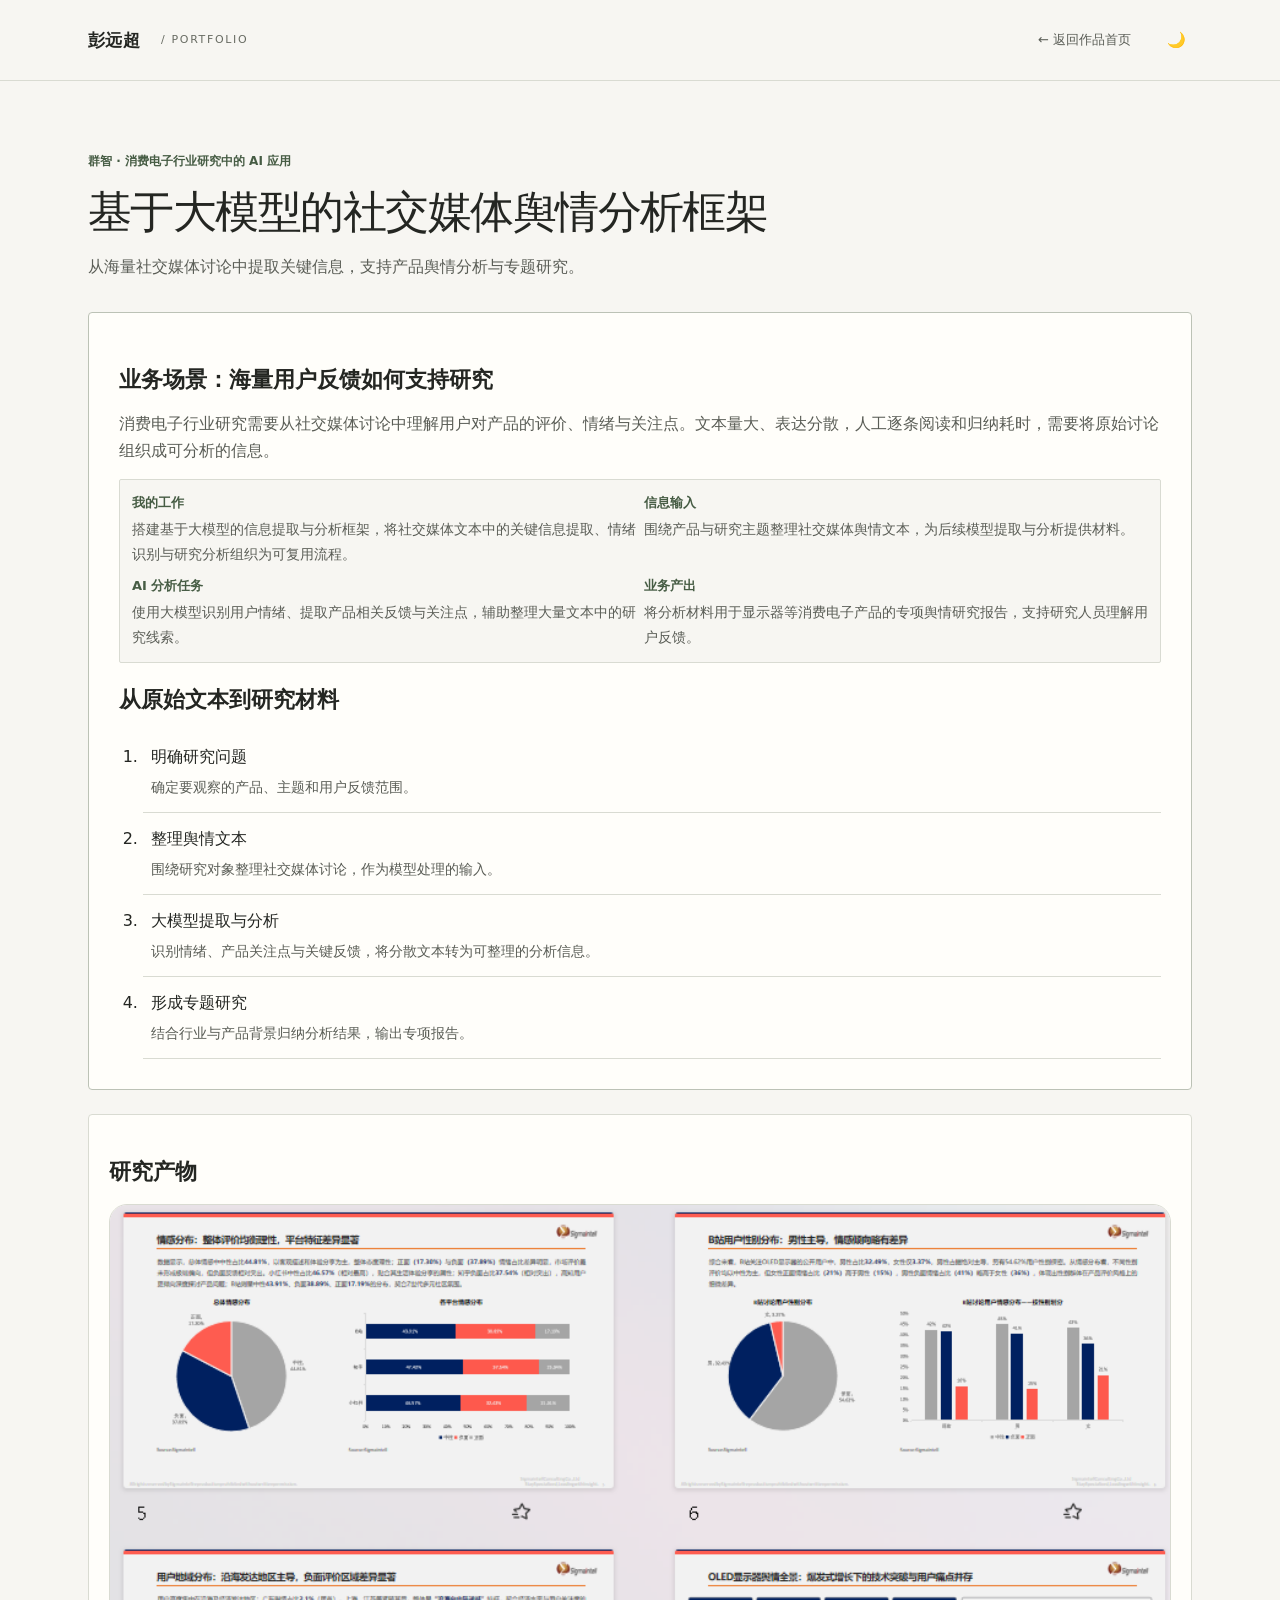
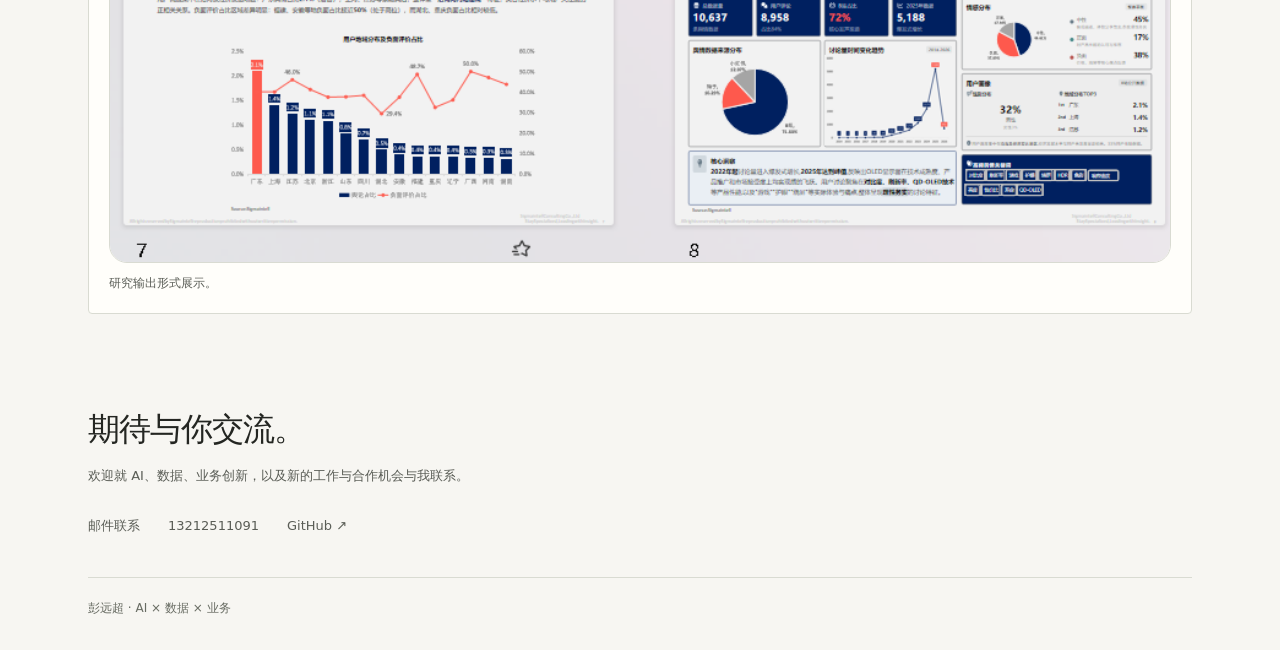
==== ai-social-listening.html @ 457fdd43 "Correct AI social listening project and expand evaluation workflow cover" ====
<!DOCTYPE html>
<html lang="zh-CN" data-theme="light">
<head>
<meta charset="UTF-8">
<meta name="viewport" content="width=device-width, initial-scale=1.0">
<title>基于大模型的社交媒体舆情分析框架 · 彭远超</title>
<meta name="description" content="彭远超，2027届。关注 AI 应用与业务流程优化，围绕企业数据处理、内容运营与研究辅助，探索场景识别、方案设计、应用搭建和效果验证。">
<link rel="stylesheet" href="css/style.css">
<link rel="stylesheet" href="css/site.css">
<link rel="stylesheet" href="css/refined.css">
</head>
<body>
<a class="skip-link" href="#main">跳到正文</a>
<nav class="nav" id="top">
<div class="nav-inner">
<a class="nav-logo" href="index.html">彭远超<span class="nav-logo-sub">/ portfolio</span>
</a>
<button class="nav-toggle" aria-label="菜单" aria-controls="nav-links" aria-expanded="false">☰</button>
<div class="nav-links" id="nav-links">
<a href="index.html#projects">← 返回作品首页</a>
</div>
<button class="theme-toggle" id="theme-toggle" aria-label="切换主题">
</button>
</div>
</nav>
<main class="container detail-page" id="main">
<header class="detail-heading"><p class="eyebrow">群智 · 消费电子行业研究中的 AI 应用</p><h1>基于大模型的社交媒体舆情分析框架</h1><p>从海量社交媒体讨论中提取关键信息，支持产品舆情分析与专题研究。</p></header>
<article class="featured-case"><h2>业务场景：海量用户反馈如何支持研究</h2><p>消费电子行业研究需要从社交媒体讨论中理解用户对产品的评价、情绪与关注点。文本量大、表达分散，人工逐条阅读和归纳耗时，需要将原始讨论组织成可分析的信息。</p><div class="case-grid"><div><span>我的工作</span><p>搭建基于大模型的信息提取与分析框架，将社交媒体文本中的关键信息提取、情绪识别与研究分析组织为可复用流程。</p></div><div><span>信息输入</span><p>围绕产品与研究主题整理社交媒体舆情文本，为后续模型提取与分析提供材料。</p></div><div><span>AI 分析任务</span><p>使用大模型识别用户情绪、提取产品相关反馈与关注点，辅助整理大量文本中的研究线索。</p></div><div><span>业务产出</span><p>将分析材料用于显示器等消费电子产品的专项舆情研究报告，支持研究人员理解用户反馈。</p></div></div><h2>从原始文本到研究材料</h2><ol class="framework-steps"><li><strong>明确研究问题</strong><p>确定要观察的产品、主题和用户反馈范围。</p></li><li><strong>整理舆情文本</strong><p>围绕研究对象整理社交媒体讨论，作为模型处理的输入。</p></li><li><strong>大模型提取与分析</strong><p>识别情绪、产品关注点与关键反馈，将分散文本转为可整理的分析信息。</p></li><li><strong>形成专题研究</strong><p>结合行业与产品背景归纳分析结果，输出专项报告。</p></li></ol></article>
<article class="proj-item"><h2>研究产物</h2><figure class="proj-img"><img class="lightbox-trigger" src="assets/img/qunzhi_report.png" alt="消费电子产品舆情分析与专题研究产物" loading="lazy"><figcaption>研究输出形式展示。</figcaption></figure></article>
<footer class="footer" id="contact">
<p class="f-title">
<strong>期待与你交流。</strong>
</p>
<p class="f-sub">欢迎就 AI、数据、业务创新，以及新的工作与合作机会与我联系。</p>
<div class="contact-row">
<a href="mailto:yuanchao29zoe@163.com">邮件联系</a>
<a href="tel:13212511091">13212511091</a>
<a href="https://github.com/PYC1234" target="_blank" rel="noopener noreferrer">GitHub ↗</a>
</div>
<p class="copy">彭远超 · AI × 数据 × 业务</p>
</footer>
</main>
<script src="js/site.js">
</script>
</body>
</html>
---- css/style.css ----
/* ===== 设计令牌：浅色为主 + 深色可选（跟系统 + 手动切换） ===== */
:root {
  color-scheme: light;
  --page: #f9f9f7;          /* 页面底色 */
  --surface: #fcfcfb;       /* 卡片/图表表面 */
  --surface-2: #f3f3ef;     /* 次级表面 */
  --ink: #0b0b0b;           /* 主文字 */
  --ink-2: #52514e;         /* 次级文字 */
  --ink-3: #898781;         /* 弱文字/标签 */
  --line: #e1e0d9;          /* 发丝分隔线 */
  --baseline: #c3c2b7;
  --accent: #2563eb;        /* UI 强调色 */
  --accent-soft: #eff4ff;
  --shadow: 0 1px 2px rgba(11,11,11,0.04), 0 8px 24px rgba(11,11,11,0.06);
}

/* 跟系统深色 */
@media (prefers-color-scheme: dark) {
  :root:where(:not([data-theme="light"])) {
    color-scheme: dark;
    --page: #0d0d0d;
    --surface: #1a1a19;
    --surface-2: #232321;
    --ink: #ffffff;
    --ink-2: #c3c2b7;
    --ink-3: #898781;
    --line: #2c2c2a;
    --baseline: #383835;
    --accent: #6ea8ff;
    --accent-soft: #15233f;
    --shadow: 0 1px 2px rgba(0,0,0,0.4), 0 8px 24px rgba(0,0,0,0.5);
  }
}

/* 手动深色（覆盖跟系统） */
:root[data-theme="dark"] {
  color-scheme: dark;
  --page: #0d0d0d;
  --surface: #1a1a19;
  --surface-2: #232321;
  --ink: #ffffff;
  --ink-2: #c3c2b7;
  --ink-3: #898781;
  --line: #2c2c2a;
  --baseline: #383835;
  --accent: #6ea8ff;
  --accent-soft: #15233f;
  --shadow: 0 1px 2px rgba(0,0,0,0.4), 0 8px 24px rgba(0,0,0,0.5);
}

/* ===== Reset & 基础 ===== */
*, *::before, *::after { box-sizing: border-box; margin: 0; padding: 0; }
html { scroll-behavior: smooth; scroll-padding-top: 72px; }
body {
  font-family: system-ui, -apple-system, "Segoe UI", "PingFang SC", "Hiragino Sans GB", "Microsoft YaHei", sans-serif;
  background: var(--page);
  color: var(--ink);
  line-height: 1.7;
  -webkit-font-smoothing: antialiased;
  transition: background .2s, color .2s;
}
h1 { font-size: 36px; font-weight: 700; letter-spacing: 0; }
h2 { font-size: 22px; font-weight: 600; letter-spacing: 0; }
h3 { font-size: 16px; font-weight: 600; }
p { color: var(--ink-2); }
a { color: var(--accent); text-decoration: none; }
a:hover { text-decoration: underline; }
.container { max-width: 760px; margin: 0 auto; padding: 0 24px; }
.section { padding: 72px 0; }
.section-header { margin-bottom: 36px; }
.section-header .eyebrow {
  font-size: 11px; font-weight: 600; text-transform: uppercase; letter-spacing: 0.08em;
  color: var(--accent); margin-bottom: 8px;
}
.section-header p { font-size: 15px; margin-top: 6px; }

/* ===== 导航 ===== */
.nav {
  position: sticky; top: 0; z-index: 100;
  background: color-mix(in srgb, var(--page) 85%, transparent);
  backdrop-filter: blur(12px);
  border-bottom: 1px solid var(--line);
}
.nav-inner {
  max-width: 760px; margin: 0 auto; padding: 0 24px;
  display: flex; align-items: center; gap: 16px; height: 56px;
}
.nav-logo { font-weight: 700; font-size: 15px; color: var(--ink); text-decoration: none; white-space: nowrap; }
.nav-logo:hover { text-decoration: none; }
.nav-logo-sub { color: var(--ink-3); font-weight: 400; }
.nav-links { display: flex; gap: 20px; list-style: none; margin-left: auto; }
.nav-links a { color: var(--ink-3); font-size: 13px; text-decoration: none; transition: color .2s; }
.nav-links a:hover { color: var(--ink); text-decoration: none; }
.nav-toggle { display: none; background: none; border: none; font-size: 18px; color: var(--ink); cursor: pointer; padding: 4px 8px; }
.theme-toggle {
  background: none; border: 1px solid var(--line); border-radius: 6px;
  width: 32px; height: 32px; cursor: pointer; font-size: 14px;
  display: inline-flex; align-items: center; justify-content: center; flex: 0 0 auto;
  color: var(--ink-2); transition: border-color .2s;
}
.theme-toggle:hover { border-color: var(--accent); }

/* ===== Hero ===== */
.hero { padding: 96px 0 48px; }
.hero h1 { font-size: 40px; margin-bottom: 12px; }
.hero h1 .accent { color: var(--accent); }
.hero .role { font-size: 17px; color: var(--ink-2); font-weight: 400; margin-bottom: 18px; }
.hero .bio { font-size: 15px; color: var(--ink-2); max-width: 560px; line-height: 1.75; }
.hero .bio strong { color: var(--ink); font-weight: 600; }
.hero .links { display: flex; gap: 18px; margin-top: 24px; flex-wrap: wrap; }
.hero .links a { font-size: 14px; color: var(--ink-2); display: inline-flex; align-items: center; gap: 4px; transition: color .2s; }
.hero .links a:hover { color: var(--accent); text-decoration: none; }

/* ===== 统计行 ===== */
.fit-grid {
  display: grid; grid-template-columns: repeat(3, 1fr); gap: 10px;
  margin-top: 26px; max-width: 680px;
}
.fit-card {
  background: var(--surface); border: 1px solid var(--line); border-radius: 8px;
  padding: 14px; box-shadow: var(--shadow);
}
.fit-k { display: block; font-size: 13px; font-weight: 700; color: var(--accent); margin-bottom: 4px; }
.fit-v { display: block; font-size: 12px; line-height: 1.55; color: var(--ink-2); }

.stats { display: grid; grid-template-columns: repeat(3, 1fr); border-top: 1px solid var(--line); border-bottom: 1px solid var(--line); margin-top: 16px; }
.stat { text-align: center; padding: 20px 12px; border-right: 1px solid var(--line); }
.stat:last-child { border-right: none; }
.stat .val { font-size: 28px; font-weight: 700; color: var(--accent); line-height: 1.2; }
.stat .lbl { font-size: 12px; color: var(--ink-3); margin-top: 2px; }

/* ===== 关于 ===== */
.about-grid { display: grid; grid-template-columns: repeat(3, 1fr); gap: 16px; }
.about-card {
  background: var(--surface); border: 1px solid var(--line); border-radius: 8px;
  padding: 20px; box-shadow: var(--shadow);
}
.about-card h3 { font-size: 15px; margin-bottom: 8px; }
.about-card p { font-size: 13px; line-height: 1.7; }

/* ===== 时间线 ===== */
.tl { position: relative; }
.tl::before { content: ''; position: absolute; left: 0; top: 4px; bottom: 4px; width: 1px; background: var(--line); }
.tl-group { position: relative; padding-left: 20px; margin-bottom: 28px; }
.tl-group:last-child { margin-bottom: 0; }
.tl-group::before { content: ''; position: absolute; left: -3px; top: 4px; width: 7px; height: 7px; border-radius: 50%; background: var(--accent); }
.tl-group-label {
  font-size: 15px; font-weight: 700; margin-bottom: 20px;
  display: flex; align-items: center; gap: 8px;
}
.tl-group-label::after {
  content: ''; flex: 1; height: 1px; background: var(--line);
}
.tl-item { position: relative; padding-left: 0; margin-bottom: 34px; }
.tl-item:last-child { margin-bottom: 0; }
.tl-item::before { content: ''; display: none; }
.tl-item .tl-org { font-size: 13px; font-weight: 600; color: var(--accent); }
.tl-item .tl-city { font-size: 11px; font-weight: 600; color: var(--ink-3); background: var(--surface-2); border: 1px solid var(--line); padding: 1px 8px; border-radius: 999px; margin-left: 6px; white-space: nowrap; }
.tl-item .tl-role { font-size: 15px; font-weight: 600; }
.tl-item .tl-date { font-size: 12px; color: var(--ink-3); }
.tl-item .tl-desc { font-size: 13px; color: var(--ink-2); margin-top: 4px; line-height: 1.65; }
.tl-item .tl-tags { display: flex; flex-wrap: wrap; gap: 4px; margin-top: 8px; }
.tl-tag { font-size: 11px; padding: 1px 8px; border-radius: 10px; background: var(--surface-2); color: var(--ink-3); border: 1px solid var(--line); }

/* ===== 项目作品 ===== */
.proof-grid {
  display: grid; grid-template-columns: repeat(2, 1fr); gap: 12px;
  margin-bottom: 32px; margin-top: 18px;
}
.proof-item {
  background: var(--surface); border: 1px solid var(--line); border-radius: 8px;
  padding: 16px; box-shadow: var(--shadow);
}
.proof-org {
  display: inline-flex; font-size: 11px; font-weight: 700; color: var(--accent);
  background: var(--accent-soft); border-radius: 4px; padding: 2px 8px; margin-bottom: 8px;
}
.proof-item strong { display: block; font-size: 14px; line-height: 1.45; margin-bottom: 6px; }
.proof-item p { font-size: 12.5px; line-height: 1.65; }

.featured-case {
  background: linear-gradient(180deg, var(--surface), color-mix(in srgb, var(--accent-soft) 28%, var(--surface)));
  border: 1px solid color-mix(in srgb, var(--accent) 20%, var(--line));
  border-radius: 8px;
  padding: 24px;
  box-shadow: var(--shadow);
  margin-bottom: 18px;
}
.featured-head {
  display: grid; grid-template-columns: minmax(0, 1fr) 150px; gap: 20px;
  align-items: start; margin-bottom: 14px;
}
.featured-head h3 { font-size: 22px; line-height: 1.35; margin-bottom: 8px; }
.featured-head p { font-size: 14px; line-height: 1.7; }
.featured-result {
  border-left: 1px solid var(--line); padding-left: 18px;
}
.featured-result span {
  display: block; font-size: 11px; color: var(--ink-3); margin-bottom: 4px;
}
.featured-result strong {
  display: block; font-size: 32px; color: var(--accent); line-height: 1.1;
}
.hero-metrics .metric { background: var(--surface); border: 1px solid var(--line); }
.featured-viz {
  display: grid; grid-template-columns: 1fr 1fr; gap: 16px;
  margin-top: 14px;
}

.proj-list { display: flex; flex-direction: column; gap: 16px; }
.proj-item {
  background: var(--surface); border: 1px solid var(--line); border-radius: 8px;
  padding: 20px; box-shadow: var(--shadow);
}
.proj-item-head { display: flex; align-items: center; gap: 8px; margin-bottom: 10px; }
.proj-item-head .proj-num { font-size: 12px; font-weight: 700; color: var(--ink-3); letter-spacing: 0.05em; }
.proj-item-head .proj-tag { font-size: 11px; font-weight: 600; color: var(--accent); background: var(--accent-soft); padding: 2px 8px; border-radius: 4px; }
.proj-item-body h3 { font-size: 17px; line-height: 1.4; margin-bottom: 6px; }
.proj-desc { font-size: 13.5px; color: var(--ink-2); line-height: 1.7; }
.case-grid {
  display: grid; grid-template-columns: repeat(2, 1fr); gap: 8px;
  margin: 14px 0; padding: 12px; border: 1px solid var(--line);
  border-radius: 8px; background: var(--page);
}
.case-grid div { min-width: 0; }
.case-grid span {
  display: block; font-size: 11px; font-weight: 700; color: var(--accent);
  margin-bottom: 3px;
}
.case-grid p { font-size: 12px; line-height: 1.55; color: var(--ink-2); }
.case-grid.compact { margin-bottom: 12px; }
.metrics { display: grid; grid-template-columns: repeat(3, 1fr); gap: 8px; margin: 12px 0; }
.metric { text-align: center; padding: 10px 6px; background: var(--page); border-radius: 6px; }
.metric .m-val { display: block; font-size: 20px; font-weight: 700; color: var(--accent); line-height: 1.2; }
.metric .m-lbl { display: block; font-size: 10.5px; color: var(--ink-3); margin-top: 2px; }
.proj-tags { display: flex; flex-wrap: wrap; gap: 4px; }
.proj-tags span { font-size: 11px; color: var(--ink-3); font-family: "SF Mono", "Cascadia Code", "Fira Code", monospace; }
.proj-outcome { font-size: 12px; color: var(--accent); font-weight: 600; border-top: 1px dashed var(--line); padding-top: 10px; margin-top: 10px; }
.proj-img { margin-top: 14px; }
.proj-img img {
  width: 100%; display: block; border-radius: 8px;
  border: 1px solid var(--line); background: var(--surface-2);
}

/* ===== 玛氏 Before/After 对比 ===== */
.proj-compare {
  display: grid; grid-template-columns: 1fr auto 1fr; gap: 12px;
  align-items: center; margin-top: 14px;
}
.pc-side { min-width: 0; }
.pc-label { font-size: 12px; font-weight: 700; color: var(--ink); margin-bottom: 4px; }
.pc-note { font-size: 11px; color: var(--ink-3); margin-bottom: 8px; line-height: 1.5; }
.pc-arrow { font-size: 22px; font-weight: 700; color: var(--ink-3); }

/* ===== 技能 ===== */
.skill-group { margin-bottom: 20px; }
.skill-group:last-child { margin-bottom: 0; }
.skill-group .sg-label { font-size: 11px; font-weight: 600; text-transform: uppercase; letter-spacing: 0.05em; color: var(--ink-3); margin-bottom: 10px; }
.skill-group .sg-tags { display: flex; flex-wrap: wrap; gap: 8px; }
.skill-tag { font-size: 13px; padding: 4px 12px; border-radius: 6px; background: var(--surface); color: var(--ink-2); border: 1px solid var(--line); transition: border-color .2s; }
.skill-tag:hover { border-color: var(--accent); }
.skill-tag.hl { background: var(--accent-soft); border-color: color-mix(in srgb, var(--accent) 20%, transparent); color: var(--accent); }
.skill-evidence {
  display: flex; flex-direction: column; gap: 14px;
}
.skill-row {
  background: var(--surface); border: 1px solid var(--line); border-radius: 8px;
  padding: 16px; box-shadow: var(--shadow);
}
.skill-row .sg-label { font-size: 11px; font-weight: 700; text-transform: uppercase; letter-spacing: 0.05em; color: var(--ink-3); margin-bottom: 10px; }
.skill-row .sg-tags { display: flex; flex-wrap: wrap; gap: 8px; margin-bottom: 10px; }
.skill-row p { font-size: 12.5px; line-height: 1.65; color: var(--ink-2); border-top: 1px dashed var(--line); padding-top: 10px; }

/* ===== 产出展示 ===== */
.output-frame {
  background: var(--surface); border: 1px dashed var(--line); border-radius: 8px;
  padding: 24px; box-shadow: var(--shadow);
}
.output-placeholder {
  border: 1px dashed var(--line); border-radius: 8px;
  background: var(--surface-2); padding: 64px 24px;
  text-align: center; color: var(--ink-3);
}
.output-placeholder .op-num {
  font-size: 12px; font-weight: 700; letter-spacing: 0.05em; color: var(--ink-3);
  margin-bottom: 12px;
}
.output-placeholder p { font-size: 15px; color: var(--ink-2); }
.output-placeholder .op-sub { font-size: 12.5px; color: var(--ink-3); margin-top: 6px; }

/* ===== Tabs 分组切换 ===== */
.tabs { display: flex; gap: 8px; margin-bottom: 16px; flex-wrap: wrap; }
.tab-btn {
  font-size: 13px; font-weight: 600; padding: 6px 14px; border-radius: 999px;
  background: var(--surface); color: var(--ink-2); border: 1px solid var(--line); cursor: pointer;
  transition: all .2s;
}
.tab-btn:hover { border-color: var(--accent); color: var(--accent); }
.tab-btn.active { background: var(--accent); border-color: var(--accent); color: #fff; }
.panel[hidden] { display: none; }

/* ===== 轮播通用 ===== */
.carousel { position: relative; }
.carousel-viewport { overflow: hidden; }
.slide { display: none; }
.slide.active { display: block; animation: fadeIn .25s ease; }
@keyframes fadeIn { from { opacity: 0; transform: translateY(6px); } to { opacity: 1; transform: none; } }
.carousel-nav { display: flex; align-items: center; justify-content: center; gap: 12px; margin-top: 16px; }
.carousel-arrow {
  background: var(--surface); border: 1px solid var(--line); border-radius: 8px;
  width: 34px; height: 34px; font-size: 18px; line-height: 1; color: var(--ink-2);
  cursor: pointer; transition: all .2s;
}
.carousel-arrow:hover { border-color: var(--accent); color: var(--accent); }
.carousel-dots { display: flex; gap: 6px; }
.dot { width: 8px; height: 8px; border-radius: 50%; background: var(--line); cursor: pointer; transition: all .2s; }
.dot.active { background: var(--accent); transform: scale(1.15); }
.carousel-count { text-align: center; font-size: 12px; color: var(--ink-3); margin-top: 8px; }

/* ===== 可视化：流程图 & 对比图 ===== */
.viz-title { font-size: 13px; font-weight: 600; color: var(--ink); margin: 16px 0 8px; }
.viz-flow { display: flex; flex-wrap: wrap; align-items: center; gap: 6px; }
.flow-node {
  font-size: 12px; font-weight: 600; color: var(--accent);
  background: var(--accent-soft); border: 1px solid color-mix(in srgb, var(--accent) 25%, transparent);
  border-radius: 6px; padding: 6px 10px; text-align: center;
}
.flow-arrow { font-size: 14px; color: var(--ink-3); }
.viz-chart { display: flex; flex-direction: column; gap: 10px; padding: 14px; background: var(--page); border: 1px solid var(--line); border-radius: 8px; }
.chart-row { display: flex; align-items: center; gap: 8px; }
.chart-label { font-size: 12px; color: var(--ink-2); width: 90px; flex: 0 0 auto; }
.bar { position: relative; flex: 1; height: 20px; border-radius: 4px; overflow: hidden; }
.bar i { position: absolute; right: 6px; top: 50%; transform: translateY(-50%); font-size: 11px; font-style: normal; color: #fff; font-weight: 600; }
.bar.bar-a { background: linear-gradient(90deg, var(--baseline) var(--v), var(--surface-2) var(--v)); }
.bar.bar-b { background: linear-gradient(90deg, var(--accent) var(--v), var(--surface-2) var(--v)); }
.chart-legend { display: flex; gap: 14px; font-size: 11px; color: var(--ink-3); }
.lg { display: inline-flex; align-items: center; gap: 5px; }
.lg::before { content: ''; width: 10px; height: 10px; border-radius: 3px; }
.lg-a::before { background: var(--baseline); }
.lg-b::before { background: var(--accent); }
.viz-note { font-size: 11px; color: var(--ink-3); margin-top: 8px; }

/* ===== 产出区轮播图 ===== */
.op-slide img { width: 100%; display: block; border-radius: 8px; border: 1px solid var(--line); cursor: zoom-in; }
.op-cap { font-size: 12.5px; color: var(--ink-2); text-align: center; margin-top: 10px; }

/* ===== 灯箱放大 ===== */
.lightbox-wrap {
  position: fixed; inset: 0; z-index: 1000; display: none;
  background: rgba(0,0,0,0.82); align-items: center; justify-content: center; padding: 24px;
}
.lightbox-wrap.open { display: flex; }
.lightbox-wrap img { max-width: 100%; max-height: 100%; border-radius: 6px; box-shadow: 0 8px 40px rgba(0,0,0,0.5); }
.lightbox-close {
  position: absolute; top: 20px; right: 24px; font-size: 30px; color: #fff; cursor: pointer;
  background: none; border: none; line-height: 1;
}
.lightbox-close:hover { color: var(--accent); }

/* ===== 获奖速览 ===== */
.award-list { display: flex; flex-wrap: wrap; gap: 10px; }
.award-chip {
  display: inline-flex; align-items: center; gap: 8px;
  font-size: 13px; font-weight: 600; color: var(--ink-2);
  background: var(--surface); border: 1px solid var(--line);
  border-radius: 999px; padding: 8px 16px; box-shadow: var(--shadow);
}
.award-chip .award-ico { font-size: 15px; }

/* ===== Footer ===== */
.footer { text-align: center; padding: 56px 0 40px; border-top: 1px solid var(--line); }
.footer .f-title { font-size: 15px; margin-bottom: 8px; color: var(--ink); }
.footer .f-sub { font-size: 13px; margin-bottom: 20px; }
.footer .contact-row { display: flex; gap: 18px; justify-content: center; flex-wrap: wrap; margin-bottom: 16px; }
.footer .contact-row a { font-size: 13px; color: var(--ink-2); }
.footer .contact-row a:hover { color: var(--accent); text-decoration: none; }
.footer .copy { font-size: 12px; color: var(--ink-3); }

/* ===== 本地编辑模式 ===== */
.edit-mode [contenteditable="true"] {
  outline: 1px dashed transparent;
  outline-offset: 3px;
  border-radius: 4px;
  cursor: text;
}
.edit-mode [contenteditable="true"]:hover {
  outline-color: color-mix(in srgb, var(--accent) 34%, transparent);
}
.edit-mode [contenteditable="true"]:focus {
  outline: 2px solid var(--accent);
  background: var(--accent-soft);
}
.editor-bar {
  position: fixed;
  left: 50%;
  bottom: 18px;
  z-index: 1200;
  display: flex;
  align-items: center;
  gap: 12px;
  transform: translateX(-50%);
  padding: 10px 12px;
  color: var(--ink);
  background: color-mix(in srgb, var(--surface) 92%, transparent);
  border: 1px solid var(--line);
  border-radius: 999px;
  box-shadow: 0 12px 36px rgba(0,0,0,.16);
  backdrop-filter: blur(12px);
}
.editor-bar span {
  font-size: 13px;
  color: var(--ink-2);
}
.editor-bar button,
.editor-bar a {
  border: 1px solid var(--line);
  border-radius: 999px;
  padding: 7px 12px;
  font-size: 13px;
  font-family: inherit;
  color: var(--ink);
  background: var(--page);
  cursor: pointer;
}
.editor-bar button {
  color: white;
  border-color: var(--accent);
  background: var(--accent);
}
.editor-bar button:disabled { opacity: .72; cursor: wait; }
.editor-bar a:hover,
.editor-bar button:hover { text-decoration: none; }

/* ===== 响应式 ===== */
@media (max-width: 640px) {
  .container { padding: 0 16px; }
  .hero { padding: 64px 0 32px; }
  .hero h1 { font-size: 28px; }
  .section { padding: 48px 0; }
  .nav-links {
    display: none; position: absolute; top: 56px; left: 0; right: 0;
    flex-direction: column; gap: 0; background: var(--page);
    border-bottom: 1px solid var(--line); padding: 8px 24px;
  }
  .nav-links.open { display: flex; }
  .nav-links a { padding: 10px 0; border-top: 1px solid var(--line); font-size: 14px; }
  .nav-toggle { display: inline-flex; }
  .stats { grid-template-columns: repeat(3, 1fr); }
  .about-grid { grid-template-columns: 1fr; }
  .fit-grid { grid-template-columns: 1fr; }
  .proof-grid { grid-template-columns: 1fr; }
  .featured-case { padding: 18px; }
  .featured-head { grid-template-columns: 1fr; gap: 12px; }
  .featured-head h3 { font-size: 19px; }
  .featured-result { border-left: none; border-top: 1px solid var(--line); padding-left: 0; padding-top: 12px; }
  .featured-viz { grid-template-columns: 1fr; }
  .case-grid { grid-template-columns: 1fr; }
  .metrics { grid-template-columns: 1fr; }
  .tl-group { padding-left: 16px; }
  .proj-compare { grid-template-columns: 1fr; gap: 14px; }
  .pc-arrow { transform: rotate(90deg); text-align: center; }
  .editor-bar {
    left: 12px;
    right: 12px;
    bottom: 12px;
    justify-content: center;
    transform: none;
    flex-wrap: wrap;
    border-radius: 12px;
  }
}

/* ===== 参考风格视觉升级：portfolio landing ===== */
:root {
  --page: #fbfbf8;
  --surface: rgba(255,255,255,.82);
  --surface-2: #f0f1ed;
  --ink: #121312;
  --ink-2: #585b57;
  --ink-3: #8a8d86;
  --line: rgba(25,28,25,.12);
  --baseline: #b9b9b2;
  --accent: #16a37a;
  --accent-2: #8b5cf6;
  --accent-soft: #e8f7f1;
  --shadow: 0 18px 54px rgba(24,27,24,.10);
}

@media (prefers-color-scheme: dark) {
  :root:where(:not([data-theme="light"])) {
    --page: #101110;
    --surface: rgba(26,28,26,.84);
    --surface-2: #20221f;
    --ink: #f7f7f2;
    --ink-2: #c8cbc3;
    --ink-3: #8d938b;
    --line: rgba(255,255,255,.12);
    --baseline: #4d514b;
    --accent: #53d2a8;
    --accent-2: #b69cff;
    --accent-soft: #17382d;
  }
}

:root[data-theme="dark"] {
  --page: #101110;
  --surface: rgba(26,28,26,.84);
  --surface-2: #20221f;
  --ink: #f7f7f2;
  --ink-2: #c8cbc3;
  --ink-3: #8d938b;
  --line: rgba(255,255,255,.12);
  --baseline: #4d514b;
  --accent: #53d2a8;
  --accent-2: #b69cff;
  --accent-soft: #17382d;
}

html { scroll-padding-top: 98px; }
body {
  background:
    linear-gradient(180deg, rgba(139,92,246,.11) 0, rgba(22,163,122,.08) 210px, transparent 520px),
    linear-gradient(90deg, rgba(22,163,122,.05), rgba(139,92,246,.045) 52%, rgba(245,245,239,.12)),
    var(--page);
}
.container { max-width: 1120px; padding: 0 28px; }
.section { padding: 76px 0; }
h1, h2, h3 { letter-spacing: 0; }

.nav {
  top: 16px;
  width: min(1120px, calc(100% - 32px));
  margin: 0 auto;
  border: 1px solid var(--line);
  border-radius: 999px;
  background: color-mix(in srgb, var(--surface) 86%, transparent);
  box-shadow: 0 12px 34px rgba(20,23,20,.08);
}
.nav-inner { max-width: none; height: 58px; padding: 0 18px 0 22px; }
.nav-logo {
  display: inline-flex;
  align-items: center;
  gap: 9px;
  font-size: 14px;
}
.nav-logo::before {
  content: 'P';
  display: inline-grid;
  place-items: center;
  width: 30px;
  height: 30px;
  color: #fff;
  background: linear-gradient(135deg, var(--ink), color-mix(in srgb, var(--accent) 60%, #111));
  border-radius: 50%;
  font-size: 14px;
}
.nav-links { gap: 8px; }
.nav-links a {
  display: inline-flex;
  align-items: center;
  min-height: 34px;
  padding: 0 13px;
  border-radius: 999px;
  color: var(--ink-2);
  font-weight: 650;
}
.nav-links a:hover { background: var(--ink); color: var(--page); }
.theme-toggle {
  border-radius: 999px;
  background: var(--ink);
  color: var(--page);
  border-color: var(--ink);
}

.hero {
  min-height: calc(100vh - 74px);
  display: grid;
  grid-template-columns: minmax(0, 1fr) minmax(330px, 430px);
  gap: 48px;
  align-items: center;
  padding: 78px 0 52px;
}
.hero > :not(.hero-visual) { grid-column: 1; }
.hero-kicker {
  display: inline-flex;
  align-items: center;
  width: max-content;
  max-width: 100%;
  min-height: 34px;
  padding: 0 14px;
  margin-bottom: 18px;
  color: var(--ink);
  background: rgba(255,255,255,.64);
  border: 1px solid var(--line);
  border-radius: 999px;
  font-size: 13px;
  font-weight: 750;
  box-shadow: 0 10px 26px rgba(20,23,20,.06);
}
.hero h1 {
  max-width: 660px;
  font-size: 70px;
  line-height: 1;
  margin-bottom: 16px;
  font-weight: 850;
}
.hero .role {
  color: var(--accent-2);
  font-size: 28px;
  font-weight: 720;
  margin-bottom: 16px;
}
.hero .bio {
  max-width: 630px;
  font-size: 16px;
  line-height: 1.9;
}
.hero-proof {
  display: flex;
  flex-wrap: wrap;
  gap: 10px;
  margin-top: 20px;
}
.hero-proof span {
  display: inline-flex;
  align-items: center;
  min-height: 34px;
  padding: 0 12px;
  border: 1px solid color-mix(in srgb, var(--accent) 24%, var(--line));
  border-radius: 999px;
  color: var(--accent);
  background: color-mix(in srgb, var(--accent-soft) 82%, transparent);
  font-size: 13px;
  font-weight: 750;
}
.hero .links { margin-top: 22px; gap: 10px; }
.hero .links a {
  min-height: 34px;
  padding: 0 12px;
  border: 1px solid var(--line);
  border-radius: 999px;
  background: color-mix(in srgb, var(--surface) 80%, transparent);
}
.hero-actions {
  display: flex;
  gap: 12px;
  flex-wrap: wrap;
  margin-top: 24px;
}
.hero-action {
  display: inline-flex;
  align-items: center;
  justify-content: center;
  min-height: 44px;
  padding: 0 22px;
  border: 1px solid var(--line);
  border-radius: 999px;
  color: var(--ink);
  background: rgba(255,255,255,.62);
  font-size: 14px;
  font-weight: 750;
  box-shadow: 0 10px 24px rgba(20,23,20,.08);
}
.hero-action.primary {
  background: var(--ink);
  color: var(--page);
  border-color: var(--ink);
}
.hero-action:hover { text-decoration: none; transform: translateY(-1px); }

.fit-grid {
  grid-template-columns: repeat(3, minmax(0, 1fr));
  max-width: 740px;
  gap: 12px;
  margin-top: 28px;
}
.fit-card {
  min-height: 116px;
  padding: 17px;
  border-radius: 22px;
  background: rgba(255,255,255,.58);
  backdrop-filter: blur(18px);
}
.fit-k { font-size: 15px; color: var(--ink); }
.fit-v { font-size: 12.5px; }

.hero-visual {
  position: relative;
  grid-column: 2;
  grid-row: 1 / span 7;
  min-height: 520px;
}
.portrait-card {
  position: absolute;
  inset: 42px 18px auto 36px;
  z-index: 2;
  display: flex;
  align-items: center;
  gap: 14px;
  padding: 16px;
  border: 1px solid rgba(255,255,255,.56);
  border-radius: 28px;
  background: rgba(255,255,255,.68);
  box-shadow: var(--shadow);
  backdrop-filter: blur(20px);
}
.portrait-mark {
  display: grid;
  place-items: center;
  width: 72px;
  height: 72px;
  color: #fff;
  background: linear-gradient(135deg, #171717, var(--accent));
  border-radius: 22px;
  font-weight: 850;
}
.portrait-card strong,
.portrait-card span { display: block; }
.portrait-card strong { font-size: 18px; color: var(--ink); }
.portrait-card span { font-size: 12.5px; color: var(--ink-2); }
.glass-card {
  position: absolute;
  z-index: 3;
  width: 210px;
  padding: 18px;
  border: 1px solid rgba(255,255,255,.55);
  border-radius: 24px;
  background: rgba(255,255,255,.65);
  box-shadow: 0 18px 42px rgba(18,19,18,.12);
  backdrop-filter: blur(20px);
}
.glass-card span { display: block; font-size: 12px; color: var(--ink-3); font-weight: 750; }
.glass-card strong { display: block; font-size: 38px; line-height: 1; color: var(--ink); margin: 10px 0 6px; }
.glass-card p { font-size: 12px; line-height: 1.55; }
.card-a { top: 168px; left: -4px; }
.card-b { right: 0; bottom: 46px; }
.showcase-shot {
  position: absolute;
  inset: 106px 0 72px 70px;
  display: grid;
  place-items: center;
  overflow: hidden;
  border: 14px solid rgba(255,255,255,.58);
  border-radius: 42px;
  background: linear-gradient(135deg, var(--surface-2), color-mix(in srgb, var(--accent-soft) 70%, var(--surface)));
  box-shadow: 0 26px 70px rgba(20,23,20,.16);
}
.showcase-shot img {
  width: 100%;
  height: 100%;
  object-fit: cover;
  opacity: .92;
  cursor: zoom-in;
}

.stats {
  margin-top: 0;
  border: 0;
  gap: 12px;
}
.stat {
  border: 1px solid var(--line);
  border-radius: 22px;
  background: var(--surface);
  box-shadow: var(--shadow);
}
.stat .val { font-size: 34px; color: var(--ink); }

.section-header {
  display: grid;
  grid-template-columns: 180px minmax(0, 1fr);
  gap: 8px 28px;
  align-items: start;
}
.section-header .eyebrow {
  grid-row: span 2;
  padding-top: 8px;
  letter-spacing: .08em;
}
.section-header h2 { font-size: 34px; line-height: 1.15; }
.section-header p { max-width: 640px; font-size: 15px; }

.about-grid { gap: 14px; }
.about-card,
.proj-item,
.featured-case,
.proof-item,
.skill-row,
.output-frame {
  border-radius: 24px;
  background: var(--surface);
  backdrop-filter: blur(14px);
}
.about-card { min-height: 178px; padding: 22px; }
.about-card h3 { font-size: 17px; }

.featured-case {
  position: relative;
  overflow: hidden;
  padding: 30px;
}
.featured-case::before {
  content: '';
  position: absolute;
  inset: 0;
  pointer-events: none;
  background: linear-gradient(135deg, rgba(22,163,122,.12), transparent 42%, rgba(139,92,246,.10));
}
.featured-case > * { position: relative; }
.featured-head { grid-template-columns: minmax(0,1fr) 190px; }
.featured-head h3 { font-size: 30px; }
.featured-result {
  padding: 18px;
  border: 1px solid var(--line);
  border-radius: 22px;
  background: rgba(255,255,255,.6);
}
.featured-result strong { font-size: 46px; color: var(--accent); }
.case-grid {
  border-radius: 18px;
  background: rgba(255,255,255,.52);
}
.metrics { gap: 10px; }
.metric {
  border: 1px solid var(--line);
  border-radius: 18px;
}
.metric .m-val { color: var(--ink); }
.proj-img img,
.op-slide img { border-radius: 18px; }
.proof-grid { grid-template-columns: repeat(4, 1fr); }
.proof-item { min-height: 174px; }
.proof-org { border-radius: 999px; }

.tl-group-label { margin-top: 46px; }
.carousel-arrow { border-radius: 50%; }
.tab-btn,
.skill-tag,
.award-chip { border-radius: 999px; }

.footer {
  margin-top: 32px;
  padding: 54px 26px 42px;
  border: 1px solid var(--line);
  border-radius: 32px 32px 0 0;
  background: linear-gradient(135deg, rgba(22,163,122,.10), rgba(139,92,246,.09));
}
.footer .f-title { font-size: 24px; }

@media (max-width: 900px) {
  .hero {
    grid-template-columns: 1fr;
    gap: 28px;
    min-height: auto;
    padding-top: 96px;
  }
  .hero h1 {
    font-size: 58px;
    line-height: 1.04;
  }
  .hero .role { font-size: 24px; }
  .hero-visual {
    grid-column: 1;
    grid-row: auto;
    min-height: 300px;
    margin-top: 2px;
  }
  .portrait-card { inset: 0 auto auto 0; width: min(360px, 70%); }
  .card-a { top: 108px; left: 14px; }
  .card-b { right: 4px; bottom: 12px; }
  .showcase-shot { inset: 56px 0 18px 150px; border-width: 10px; }
  .proof-grid { grid-template-columns: repeat(2, 1fr); }
}

@media (max-width: 640px) {
  .container { padding: 0 16px; }
  .nav {
    top: 8px;
    width: calc(100% - 16px);
    border-radius: 24px;
  }
  .nav-inner { height: 54px; padding: 0 12px 0 14px; }
  .nav-links {
    top: 62px;
    left: 8px;
    right: 8px;
    border: 1px solid var(--line);
    border-radius: 20px;
    background: var(--surface);
  }
  .hero { padding: 92px 0 38px; }
  .hero h1 { font-size: 42px; line-height: 1.08; }
  .hero .role { font-size: 20px; }
  .hero .links a { width: 100%; justify-content: center; }
  .hero-actions { display: grid; grid-template-columns: 1fr 1fr; }
  .fit-grid,
  .stats,
  .about-grid,
  .proof-grid { grid-template-columns: 1fr; }
  .fit-card { min-height: auto; }
  .hero-visual { min-height: 320px; }
  .portrait-card { inset: 10px 14px auto 14px; width: auto; }
  .glass-card { width: 172px; padding: 14px; }
  .glass-card strong { font-size: 30px; }
  .card-a { top: 134px; left: 0; }
  .card-b { right: 0; bottom: 24px; }
  .showcase-shot { inset: 92px 18px 58px 54px; border-width: 8px; border-radius: 30px; }
  .section { padding: 56px 0; }
  .section-header { display: block; margin-bottom: 26px; }
  .section-header h2 { font-size: 28px; }
  .featured-case,
  .proj-item,
  .about-card,
  .skill-row,
  .proof-item { border-radius: 22px; }
  .featured-head { grid-template-columns: 1fr; }
  .featured-result strong { font-size: 38px; }
}

@media (max-width: 420px) {
  .hero h1 { font-size: 36px; }
  .hero .role { font-size: 18px; }
  .hero-actions { grid-template-columns: 1fr; }
  .glass-card { width: 150px; }
  .showcase-shot { inset: 96px 8px 62px 42px; }
}
---- css/site.css ----
:root { --ink-3: #62675f; }
@media (prefers-color-scheme: dark) { :root:where(:not([data-theme="light"])) { --ink-3: #b1b8ae; } }
:root[data-theme="dark"] { --ink-3: #b1b8ae; }
.hero-kicker, .hero-action, .fit-card, .portrait-card, .glass-card, .featured-result, .case-grid { background: var(--surface); }
.nav-links { align-items: center; }
.hero { min-height: auto; gap: 14px 36px; padding: 68px 0 24px; }
.hero h1 { font-size: clamp(32px, 4.3vw, 52px); line-height: 1.2; }
.hero .role { margin-bottom: 0; }
.hero .bio { line-height: 1.8; }
.hero .hero-proof, .hero .hero-actions, .hero .fit-grid { margin-top: 8px; }
.hero-visual.home-preview { position: relative; inset: auto; grid-row: 1 / span 6; min-height: 0; margin: 0; align-self: center; }
.home-preview img { width: 100%; height: auto; display: block; border-radius: 24px; border: 1px solid var(--line); box-shadow: var(--shadow); }
figcaption { color: var(--ink-2); font-size: 12px; margin-top: 10px; }
.fit-card { padding: 13px; min-height: 0; }
.fit-k { font-size: 14px; }
.selected-grid { display: grid; grid-template-columns: repeat(3,minmax(0,1fr)); gap: 16px; }
.selected-grid .proj-item { display: flex; flex-direction: column; gap: 14px; }
.selected-grid h3 { font-size: 21px; line-height: 1.4; }
.selected-grid p, .experience-list p { font-size: 14px; }
.eyebrow { color: var(--accent); font-size: 12px; font-weight: 700; }
.case-status { border-top: 1px solid var(--line); padding-top: 12px; }
.case-links { display: flex; flex-wrap: wrap; gap: 10px 16px; margin-top: auto; font-size: 14px; }
.experience-list { display: grid; grid-template-columns: repeat(2,minmax(0,1fr)); gap: 16px; }
.experience-list h3 { font-size: 18px; margin-bottom: 8px; }
.experience-list p { margin-bottom: 10px; }
summary { cursor: pointer; color: var(--accent); padding: 12px 0; font-size: 14px; }
.additional { margin-top: 20px; }
.detail-heading { padding: 64px 0 32px; max-width: 800px; }
.detail-heading h1 { font-size: clamp(28px,5vw,44px); line-height: 1.3; margin: 12px 0; }
.detail-page { max-width: 980px; }
.detail-page article { margin-bottom: 24px; }
.detail-page h2 { margin: 18px 0 12px; }
.detail-page .case-grid p { font-size: 14px; line-height: 1.8; }
.detail-page .case-grid span { font-size: 13px; }
.detail-page .proj-desc { font-size: 15px; }
.viz-note { color: var(--ink-2); font-size: 13px; line-height: 1.8; }
.table-scroll { overflow-x: auto; }
table { width: 100%; border-collapse: collapse; font-size: 14px; }
caption { text-align: left; color: var(--ink-2); padding: 10px 0; }
th, td { padding: 12px; text-align: left; border-bottom: 1px solid var(--line); }
.lightbox-trigger { cursor: zoom-in; }
.lightbox-wrap { border: 0; width: 100%; max-width: none; height: 100%; max-height: none; margin: 0; }
.lightbox-wrap::backdrop { background: rgba(0,0,0,.82); }
.lightbox-wrap[open] { display: flex; }
.lightbox-wrap img { object-fit: contain; }
:focus-visible { outline: 3px solid var(--accent); outline-offset: 4px; }
.skip-link { position: fixed; top: -100px; left: 16px; padding: 12px; background: var(--page); z-index: 1500; }
.skip-link:focus { top: 10px; }
@media(max-width:900px) { .hero { grid-template-columns: 1fr; } .hero-visual.home-preview { grid-column: 1; grid-row: auto; max-width: 580px; } .selected-grid { grid-template-columns: 1fr; } }
@media(max-width:640px) { .hero { padding-top: 46px; } .experience-list { grid-template-columns: 1fr; } .nav-links a { min-height: 44px; } .nav-links.open { background: var(--page); } .hero-actions { display: flex; } .hero-action { flex: 1; } .section { padding: 40px 0; } .hero-visual.home-preview { margin-top: 16px; } .featured-case { padding: 18px; } }
@media(prefers-reduced-motion:reduce) { html { scroll-behavior: auto; } *, *::before, *::after { transition: none !important; animation: none !important; } }
---- css/refined.css ----
/* Quiet editorial layout: typography, evidence, space. */
:root, :root[data-theme="light"] { color-scheme: light; --page:#f7f6f2; --surface:#fffefa; --surface-2:#eeede7; --ink:#242622; --ink-2:#5a5d56; --ink-3:#686c63; --line:#d9dbd2; --accent:#465c44; --accent-soft:#e8ece3; --shadow:none; }
:root[data-theme="dark"] { color-scheme:dark; --page:#1b1d19; --surface:#22251f; --surface-2:#2b2f27; --ink:#eeeee5; --ink-2:#c0c4b7; --ink-3:#a5ad9b; --line:#3d4436; --accent:#bbcaac; --accent-soft:#30392a; --shadow:none; }
body { background:var(--page); }
a { text-underline-offset:5px; }
.container { max-width:1200px; padding:0 48px; }
.nav { top:0; width:100%; border:0; border-bottom:1px solid var(--line); border-radius:0; box-shadow:none; background:var(--page); backdrop-filter:none; }
.nav-inner { max-width:1200px; height:80px; margin:auto; padding:0 48px; }
.nav-logo { font-size:17px; letter-spacing:.02em; }
.nav-logo::before { display:none; }
.nav-logo-sub { font-size:11px; text-transform:uppercase; letter-spacing:.15em; margin-left:12px; }
.nav-links a { border-radius:0; font-size:13px; font-weight:500; }
.nav-links a:hover { color:var(--ink); background:transparent; text-decoration:underline; }
.theme-toggle { background:transparent; color:var(--ink); border:0; font-size:15px; }
.hero { display:block; position:relative; min-height:0; padding:86px 0 0; }
.hero-kicker { display:block; width:auto; min-height:0; padding:0; margin:0 0 30px; border:0; background:none; box-shadow:none; color:var(--ink-2); font-size:12px; font-weight:500; letter-spacing:.14em; }
.hero h1 { max-width:960px; margin:0; font-size:clamp(42px,6.5vw,78px); font-weight:550; line-height:1.22; letter-spacing:-.055em; }
.hero h1 em { font-style:normal; color:var(--accent); }
.hero .role { font-size:16px; color:var(--ink); font-weight:500; margin:28px 0 14px; }
.hero .bio { max-width:650px; font-size:16px; line-height:1.95; margin:0; }
.hero-proof { gap:20px; margin-top:22px !important; }
.hero-proof span { padding:0; min-height:0; border:0; background:none; border-radius:0; color:var(--ink-2); font-size:12px; font-weight:400; }
.hero-proof span+span { border-left:1px solid var(--line); padding-left:20px; }
.hero .hero-actions { margin-top:30px; gap:24px; align-items:center; }
.hero-action { min-height:44px; border:0; border-bottom:1px solid var(--line); border-radius:0; padding:0 0 3px; background:none; box-shadow:none; font-weight:500; }
.hero-action.primary { background:var(--ink); color:var(--page); padding:0 22px; border-radius:2px; border:1px solid var(--ink); }
.hero-action:hover { transform:none; opacity:.8; }
.fit-grid { max-width:none; margin-top:54px !important; gap:0; border-top:1px solid var(--line); border-bottom:1px solid var(--line); }
.fit-card { min-height:0; padding:25px 26px; background:none; border:0; border-right:1px solid var(--line); border-radius:0; box-shadow:none; backdrop-filter:none; }
.fit-card:first-child { padding-left:0; }
.fit-card:last-child { border-right:0; }
.fit-k { color:var(--ink); font-size:17px; font-weight:550; margin-bottom:8px; }
.fit-v { font-size:13px; line-height:1.8; }
.hero-visual.home-preview { display:none; }
.section { padding:78px 0; border-bottom:1px solid var(--line); }
.section-header { grid-template-columns:160px 1fr; margin-bottom:36px; }
.section-header .eyebrow { font-size:10px; color:var(--ink-3); font-weight:500; letter-spacing:.14em; }
.section-header h2 { font-size:36px; font-weight:500; letter-spacing:-.04em; }
.section-header p { font-size:14px; }
.selected-grid { grid-template-columns:1fr 1fr; gap:44px 32px; }
.selected-grid .proj-item { position:relative; display:flex; padding:0; border:0; border-radius:0; background:none; box-shadow:none; backdrop-filter:none; gap:14px; }
.selected-grid .proj-item:first-child { grid-column:1 / -1; display:grid; grid-template-columns:1.3fr 1fr; column-gap:40px; align-content:start; }
.work-cover { background:var(--surface-2); overflow:hidden; aspect-ratio:16 / 10; display:flex; align-items:center; justify-content:center; border:1px solid var(--line); }
.work-cover img { width:88%; height:84%; object-fit:cover; object-position:top; box-shadow:0 12px 30px #00000012; transition:transform .4s; }
.work-cover:hover img { transform:scale(1.025); }
.selected-grid .proj-item:first-child .work-cover { grid-column:1; grid-row:1 / span 5; aspect-ratio:1.4; }
.selected-grid .proj-item:first-child > :not(.work-cover) { grid-column:2; }
.selected-grid h3 { font-size:25px; font-weight:500; letter-spacing:-.035em; }
.selected-grid .eyebrow { margin-top:10px; font-size:11px; font-weight:500; letter-spacing:.08em; }
.selected-grid p { line-height:1.9; }
.case-status { font-size:12px !important; border:0; padding-top:0; }
.case-links { font-size:13px; gap:12px 20px; margin-top:4px; }
.work-stat { padding:32px; width:100%; }
.work-stat span { display:block; font-size:12px; letter-spacing:.1em; color:var(--ink-2); }
.work-stat strong { display:block; font-family:Georgia,serif; font-size:clamp(48px,6vw,76px); font-weight:400; line-height:1.5; color:var(--accent); }
.work-stat small { color:var(--ink-2); font-size:12px; }
.experience-list { display:block; }
.experience-list .proj-item { display:grid; grid-template-columns:260px 1fr; gap:0 32px; padding:26px 0; border:0; border-top:1px solid var(--line); border-radius:0; background:none; box-shadow:none; backdrop-filter:none; }
.experience-list h3 { font-size:17px; font-weight:550; }
.experience-list .proj-item>p:first-of-type { grid-column:1; font-size:12px; }
.experience-list .proj-item>p:nth-of-type(2) { grid-column:2; grid-row:1 / span 2; }
.experience-list .proj-item>details { grid-column:2; }
.experience-list .proj-item>a { grid-column:2; }
.about-grid { grid-template-columns:1fr 1fr 1fr; gap:30px; }
.about-card { padding:0; min-height:0; border:0; border-radius:0; background:none; box-shadow:none; backdrop-filter:none; }
.about-card h3 { font-weight:550; margin-bottom:12px; }
.about-card p { font-size:13px; line-height:1.9; }
.footer { margin-top:0; border:0; border-radius:0; background:none; padding:64px 0 32px; text-align:left; }
.footer .f-title { font-size:32px; letter-spacing:-.03em; }
.footer .f-title strong { font-weight:500; }
.footer .contact-row { justify-content:flex-start; gap:28px; margin:28px 0 40px; }
.copy { padding-top:20px; border-top:1px solid var(--line); }
.detail-heading { padding-top:70px; }
.detail-heading h1 { font-weight:500; letter-spacing:-.035em; }
.detail-page .featured-case, .detail-page .proj-item { border-radius:4px; box-shadow:none; backdrop-filter:none; background:var(--surface); }
.featured-case::before { display:none; }
.case-grid { background:var(--page); border-radius:2px; }
.experience-list .separate-project { grid-column:2; grid-row:auto; font-size:13px; color:var(--ink-2); border-left:2px solid var(--line); padding-left:14px; }
@media(max-width:640px) { .experience-list .separate-project { margin-top:14px; } }
.selected-grid .proj-item:first-child { grid-column:auto; display:flex; }
.selected-grid .proj-item:first-child .work-cover { aspect-ratio:16 / 10; }
.work-cover img[src$=".svg"] { width:100%; height:100%; object-fit:contain; box-shadow:none; }
.error-chart { margin:24px 0; }
.chart-key { font-size:12px; margin-bottom:24px; }
.error-row { margin-bottom:26px; }
.error-row h3 { display:flex; justify-content:space-between; gap:12px; font-size:15px; margin-bottom:12px; }
.error-row h3 span { color:var(--accent); font-size:13px; font-weight:500; }
.error-bar { display:flex; align-items:center; gap:12px; margin:8px 0; }
.error-bar i { display:block; height:16px; background:var(--ink-3); flex-shrink:0; }
.error-bar.improved i { background:var(--accent); }
.error-bar span { font-size:12px; white-space:nowrap; }
.error-bar { padding-right:100px; }
.framework-steps { padding-left:24px; }
.framework-steps li { padding:12px 0 12px 8px; border-bottom:1px solid var(--line); }
.framework-steps strong { font-weight:500; }
.framework-steps p { font-size:14px; margin-top:6px; }
@media(max-width:640px) { .error-row h3 { flex-direction:column; gap:6px; } .error-bar { padding-right:80px; } }
.career-focus { display:grid; grid-template-columns:260px minmax(0,1fr); gap:32px; padding:32px 0; border-bottom:1px solid var(--line); }
.career-focus h2 { font-size:20px; font-weight:500; margin-top:8px; }
.career-focus p { font-size:14px; line-height:1.9; }
.focus-scenes { display:flex; flex-wrap:wrap; gap:8px 24px; list-style:none; margin-top:16px; padding:0; }
.focus-scenes li { font-size:12px; color:var(--accent); }
.focus-scenes li::before { content:'↗'; margin-right:6px; }
@media(max-width:640px) { .career-focus { grid-template-columns:1fr; gap:16px; padding:26px 0; } .focus-scenes { gap:8px 16px; } }
.research-grid { display:grid; grid-template-columns:1fr 1fr; gap:32px; }
.research-item { border-top:1px solid var(--ink); padding:24px 0; }
.research-level { font-size:12px; color:var(--accent); }
.research-item h3 { font-size:23px; font-weight:500; margin:16px 0 12px; letter-spacing:-.03em; }
.research-item p { font-size:14px; line-height:1.9; }
.research-date { display:block; font-size:12px; color:var(--ink-3); margin-top:18px; }
.competition-list { border-top:1px solid var(--line); margin-top:12px; }
.competition-list>div { display:grid; grid-template-columns:160px 1fr; gap:20px; padding:20px 0; border-bottom:1px solid var(--line); }
.competition-list span { font-size:12px; color:var(--ink-3); }
.competition-list strong { font-size:15px; font-weight:500; }
@media(max-width:640px) { .research-grid { grid-template-columns:1fr; gap:8px; } .research-item h3 { font-size:21px; } .competition-list>div { grid-template-columns:1fr; gap:8px; } }
.opportunity-grid { display:grid; grid-template-columns:repeat(3,minmax(0,1fr)); gap:36px; }
.opportunity-number { display:block; padding-bottom:16px; border-bottom:1px solid var(--line); font-family:Georgia,serif; font-size:36px; color:var(--accent); }
.opportunity-grid h3 { margin:22px 0 12px; font-size:20px; font-weight:500; letter-spacing:-.025em; }
.opportunity-grid p { font-size:14px; line-height:1.9; }
.opportunity-evidence { margin-top:24px; padding-top:18px; border-top:1px solid var(--line); }
.opportunity-evidence>span { display:block; margin-bottom:8px; font-size:11px; letter-spacing:.08em; color:var(--accent); }
.opportunity-evidence p { font-size:13px; }
@media(max-width:640px) { .opportunity-grid { grid-template-columns:1fr; gap:32px; } .opportunity-number { font-size:28px; } .opportunity-grid h3 { margin-top:16px; } .opportunity-evidence { margin-top:16px; } }
@media(max-width:900px) { .container { padding:0 28px; } .nav-inner { padding:0 28px; } .hero { padding-top:60px; } .selected-grid .proj-item:first-child { display:flex; } .selected-grid .proj-item:first-child .work-cover { aspect-ratio:16 / 10; } .experience-list .proj-item { grid-template-columns:210px 1fr; } }
@media(max-width:640px) { .container { padding:0 22px; } .nav-inner { height:66px; padding:0 22px; gap:10px; } .nav-logo { font-size:15px; } .nav-logo-sub { display:none; } .nav-toggle { margin-left:auto; } .nav-links { top:66px; left:0; right:0; border:0; border-bottom:1px solid var(--line); border-radius:0; padding:12px 22px; } .hero { padding-top:48px; } .hero h1 { font-size:42px; } .hero-kicker { margin-bottom:22px; } .hero .bio { font-size:14px; } .hero .role { font-size:14px; } .hero-proof { gap:12px; } .hero-proof span+span { padding-left:12px; } .hero-actions { display:flex; } .hero-action { flex:initial; font-size:13px; } .fit-grid { margin-top:36px !important; } .fit-card { padding:19px 0; border-right:0; border-bottom:1px solid var(--line); } .fit-card:last-child { border:0; } .fit-k { font-size:15px; } .fit-v { font-size:12px; } .section { padding:48px 0; } .section-header h2 { font-size:29px; } .selected-grid { grid-template-columns:1fr; gap:36px; } .selected-grid h3 { font-size:23px; } .experience-list .proj-item { display:block; padding:22px 0; } .about-grid { grid-template-columns:1fr; gap:28px; } .footer .contact-row { gap:16px 24px; } }
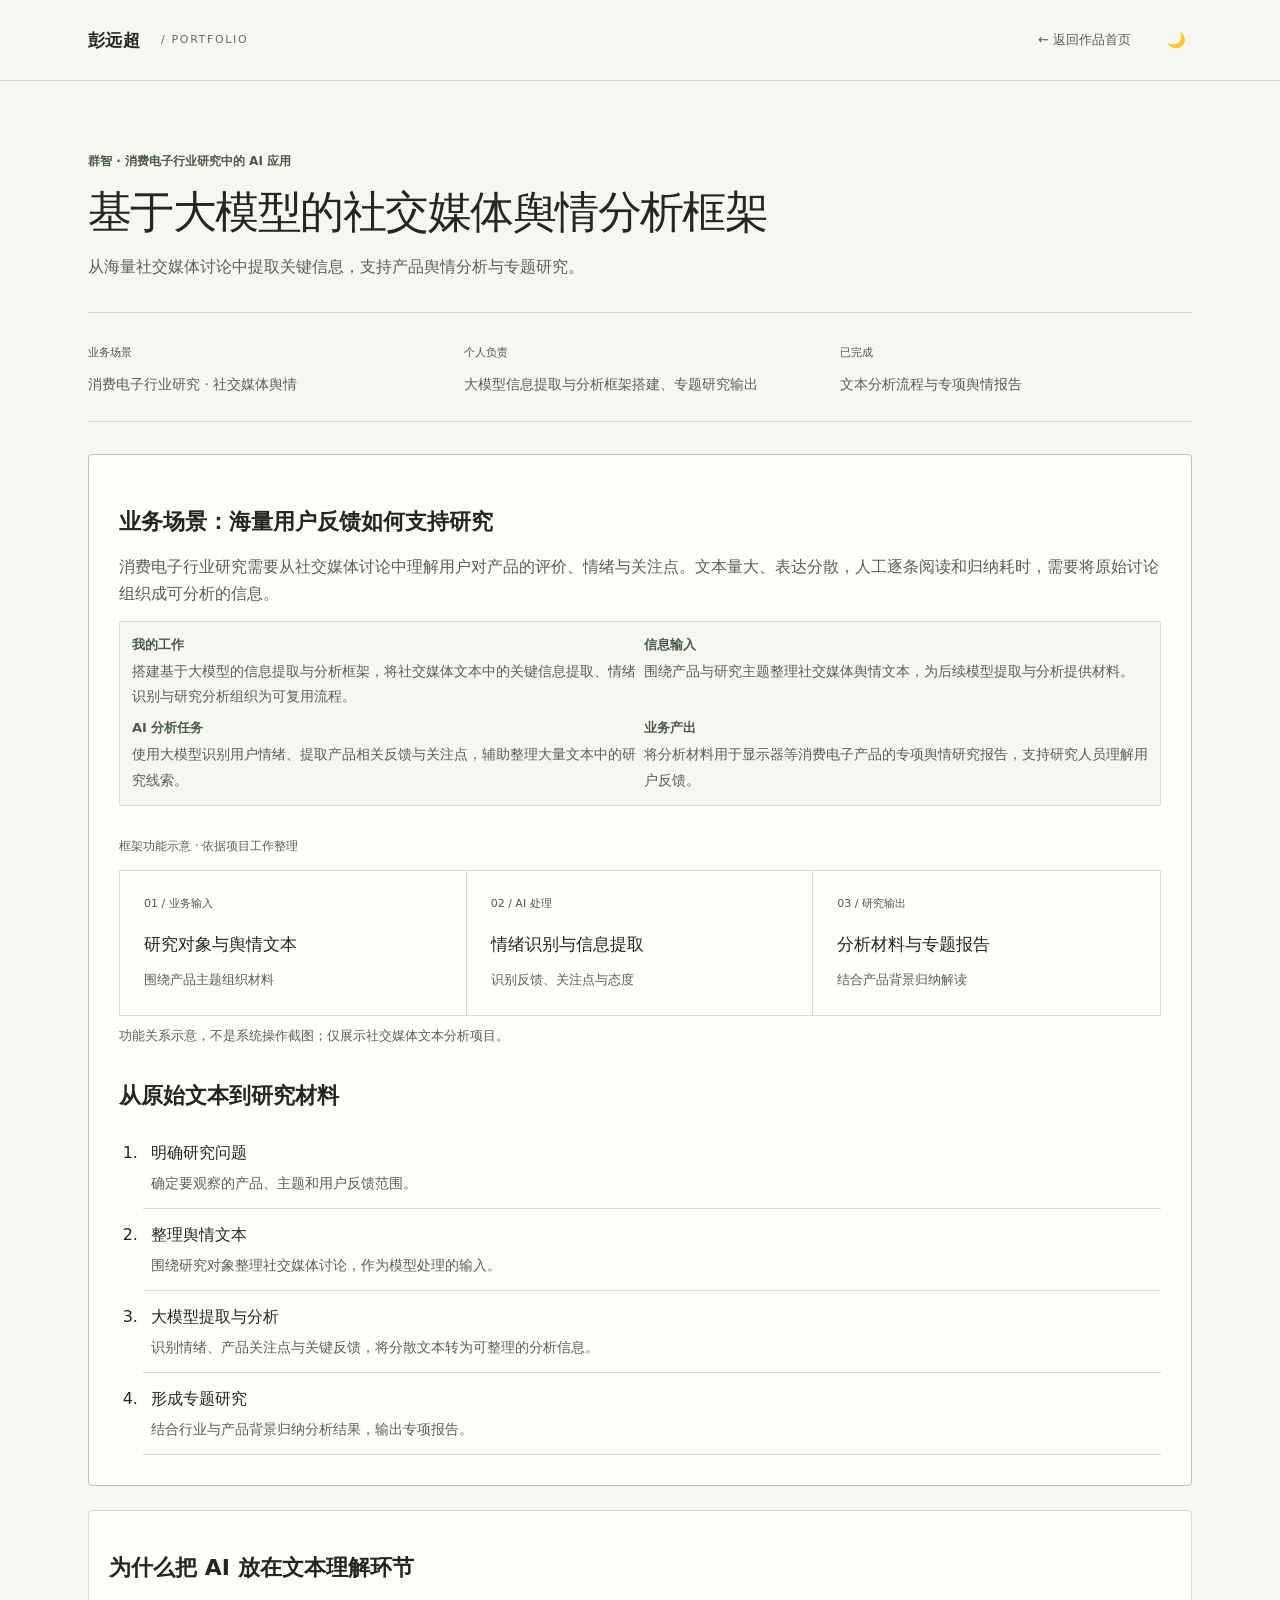
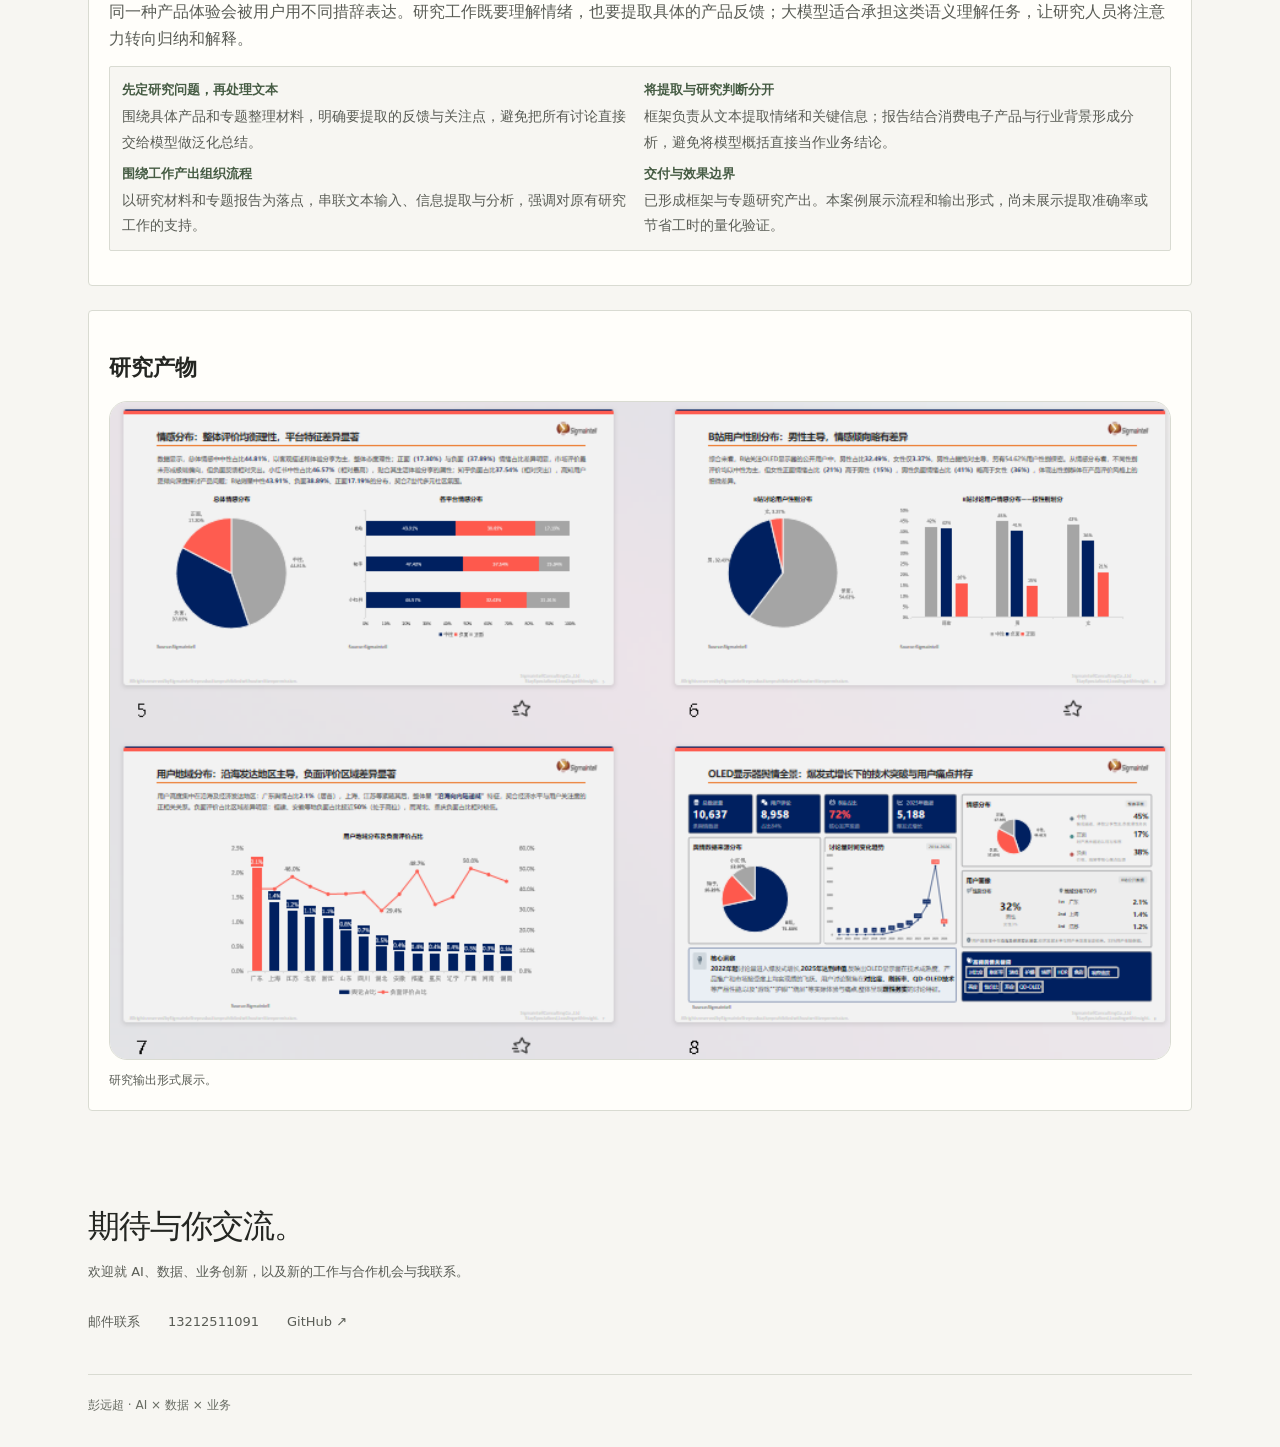
==== commit bd94a6e6: "Explain business choices and personal delivery in key AI cases" ====
--- a/ai-social-listening.html
+++ b/ai-social-listening.html
@@ -24,9 +24,9 @@
 </div>
 </nav>
 <main class="container detail-page" id="main">
-<header class="detail-heading"><p class="eyebrow">群智 · 消费电子行业研究中的 AI 应用</p><h1>基于大模型的社交媒体舆情分析框架</h1><p>从海量社交媒体讨论中提取关键信息，支持产品舆情分析与专题研究。</p></header>
-<article class="featured-case"><h2>业务场景：海量用户反馈如何支持研究</h2><p>消费电子行业研究需要从社交媒体讨论中理解用户对产品的评价、情绪与关注点。文本量大、表达分散，人工逐条阅读和归纳耗时，需要将原始讨论组织成可分析的信息。</p><div class="case-grid"><div><span>我的工作</span><p>搭建基于大模型的信息提取与分析框架，将社交媒体文本中的关键信息提取、情绪识别与研究分析组织为可复用流程。</p></div><div><span>信息输入</span><p>围绕产品与研究主题整理社交媒体舆情文本，为后续模型提取与分析提供材料。</p></div><div><span>AI 分析任务</span><p>使用大模型识别用户情绪、提取产品相关反馈与关注点，辅助整理大量文本中的研究线索。</p></div><div><span>业务产出</span><p>将分析材料用于显示器等消费电子产品的专项舆情研究报告，支持研究人员理解用户反馈。</p></div></div><h2>从原始文本到研究材料</h2><ol class="framework-steps"><li><strong>明确研究问题</strong><p>确定要观察的产品、主题和用户反馈范围。</p></li><li><strong>整理舆情文本</strong><p>围绕研究对象整理社交媒体讨论，作为模型处理的输入。</p></li><li><strong>大模型提取与分析</strong><p>识别情绪、产品关注点与关键反馈，将分散文本转为可整理的分析信息。</p></li><li><strong>形成专题研究</strong><p>结合行业与产品背景归纳分析结果，输出专项报告。</p></li></ol></article>
-<article class="proj-item"><h2>研究产物</h2><figure class="proj-img"><img class="lightbox-trigger" src="assets/img/qunzhi_report.png" alt="消费电子产品舆情分析与专题研究产物" loading="lazy"><figcaption>研究输出形式展示。</figcaption></figure></article>
+<header class="detail-heading"><p class="eyebrow">群智 · 消费电子行业研究中的 AI 应用</p><h1>基于大模型的社交媒体舆情分析框架</h1><p>从海量社交媒体讨论中提取关键信息，支持产品舆情分析与专题研究。</p></header><aside class="case-summary" aria-label="项目职责与交付"><div><span>业务场景</span><p>消费电子行业研究 · 社交媒体舆情</p></div><div><span>个人负责</span><p>大模型信息提取与分析框架搭建、专题研究输出</p></div><div><span>已完成</span><p>文本分析流程与专项舆情报告</p></div></aside>
+<article class="featured-case"><h2>业务场景：海量用户反馈如何支持研究</h2><p>消费电子行业研究需要从社交媒体讨论中理解用户对产品的评价、情绪与关注点。文本量大、表达分散，人工逐条阅读和归纳耗时，需要将原始讨论组织成可分析的信息。</p><div class="case-grid"><div><span>我的工作</span><p>搭建基于大模型的信息提取与分析框架，将社交媒体文本中的关键信息提取、情绪识别与研究分析组织为可复用流程。</p></div><div><span>信息输入</span><p>围绕产品与研究主题整理社交媒体舆情文本，为后续模型提取与分析提供材料。</p></div><div><span>AI 分析任务</span><p>使用大模型识别用户情绪、提取产品相关反馈与关注点，辅助整理大量文本中的研究线索。</p></div><div><span>业务产出</span><p>将分析材料用于显示器等消费电子产品的专项舆情研究报告，支持研究人员理解用户反馈。</p></div></div><figure class="framework-map" aria-labelledby="social-flow-title"><figcaption id="social-flow-title">框架功能示意 · 依据项目工作整理</figcaption><div class="framework-track"><div><span>01 / 业务输入</span><strong>研究对象与舆情文本</strong><p>围绕产品主题组织材料</p></div><div><span>02 / AI 处理</span><strong>情绪识别与信息提取</strong><p>识别反馈、关注点与态度</p></div><div><span>03 / 研究输出</span><strong>分析材料与专题报告</strong><p>结合产品背景归纳解读</p></div></div><p class="viz-note">功能关系示意，不是系统操作截图；仅展示社交媒体文本分析项目。</p></figure><h2>从原始文本到研究材料</h2><ol class="framework-steps"><li><strong>明确研究问题</strong><p>确定要观察的产品、主题和用户反馈范围。</p></li><li><strong>整理舆情文本</strong><p>围绕研究对象整理社交媒体讨论，作为模型处理的输入。</p></li><li><strong>大模型提取与分析</strong><p>识别情绪、产品关注点与关键反馈，将分散文本转为可整理的分析信息。</p></li><li><strong>形成专题研究</strong><p>结合行业与产品背景归纳分析结果，输出专项报告。</p></li></ol></article>
+<article class="proj-item"><h2>为什么把 AI 放在文本理解环节</h2><p>同一种产品体验会被用户用不同措辞表达。研究工作既要理解情绪，也要提取具体的产品反馈；大模型适合承担这类语义理解任务，让研究人员将注意力转向归纳和解释。</p><div class="case-grid"><div><span>先定研究问题，再处理文本</span><p>围绕具体产品和专题整理材料，明确要提取的反馈与关注点，避免把所有讨论直接交给模型做泛化总结。</p></div><div><span>将提取与研究判断分开</span><p>框架负责从文本提取情绪和关键信息；报告结合消费电子产品与行业背景形成分析，避免将模型概括直接当作业务结论。</p></div><div><span>围绕工作产出组织流程</span><p>以研究材料和专题报告为落点，串联文本输入、信息提取与分析，强调对原有研究工作的支持。</p></div><div><span>交付与效果边界</span><p>已形成框架与专题研究产出。本案例展示流程和输出形式，尚未展示提取准确率或节省工时的量化验证。</p></div></div></article><article class="proj-item"><h2>研究产物</h2><figure class="proj-img"><img class="lightbox-trigger" src="assets/img/qunzhi_report.png" alt="消费电子产品舆情分析与专题研究产物" loading="lazy"><figcaption>研究输出形式展示。</figcaption></figure></article>
 <footer class="footer" id="contact">
 <p class="f-title">
 <strong>期待与你交流。</strong>
--- a/css/refined.css
+++ b/css/refined.css
@@ -75,6 +75,18 @@
 .detail-page .featured-case, .detail-page .proj-item { border-radius:4px; box-shadow:none; backdrop-filter:none; background:var(--surface); }
 .featured-case::before { display:none; }
 .case-grid { background:var(--page); border-radius:2px; }
+.case-summary { display:grid; grid-template-columns:repeat(3,minmax(0,1fr)); gap:24px; padding:24px 0; margin-bottom:32px; border-top:1px solid var(--line); border-bottom:1px solid var(--line); }
+.case-summary span { font-size:11px; color:var(--accent); }
+.case-summary p { font-size:14px; line-height:1.8; margin-top:8px; }
+.framework-map { margin:30px 0; }
+.framework-map figcaption { margin-bottom:14px; }
+.framework-track { display:grid; grid-template-columns:repeat(3,minmax(0,1fr)); border:1px solid var(--line); }
+.framework-track>div { padding:24px; border-right:1px solid var(--line); }
+.framework-track>div:last-child { border:0; }
+.framework-track span { display:block; font-size:11px; color:var(--accent); margin-bottom:16px; }
+.framework-track strong { display:block; font-size:17px; font-weight:500; }
+.framework-track p { font-size:13px; margin-top:10px; }
+@media(max-width:640px) { .case-summary, .framework-track { grid-template-columns:1fr; } .framework-track>div { border-right:0; border-bottom:1px solid var(--line); } }
 .experience-list .separate-project { grid-column:2; grid-row:auto; font-size:13px; color:var(--ink-2); border-left:2px solid var(--line); padding-left:14px; }
 @media(max-width:640px) { .experience-list .separate-project { margin-top:14px; } }
 .selected-grid .proj-item:first-child { grid-column:auto; display:flex; }
